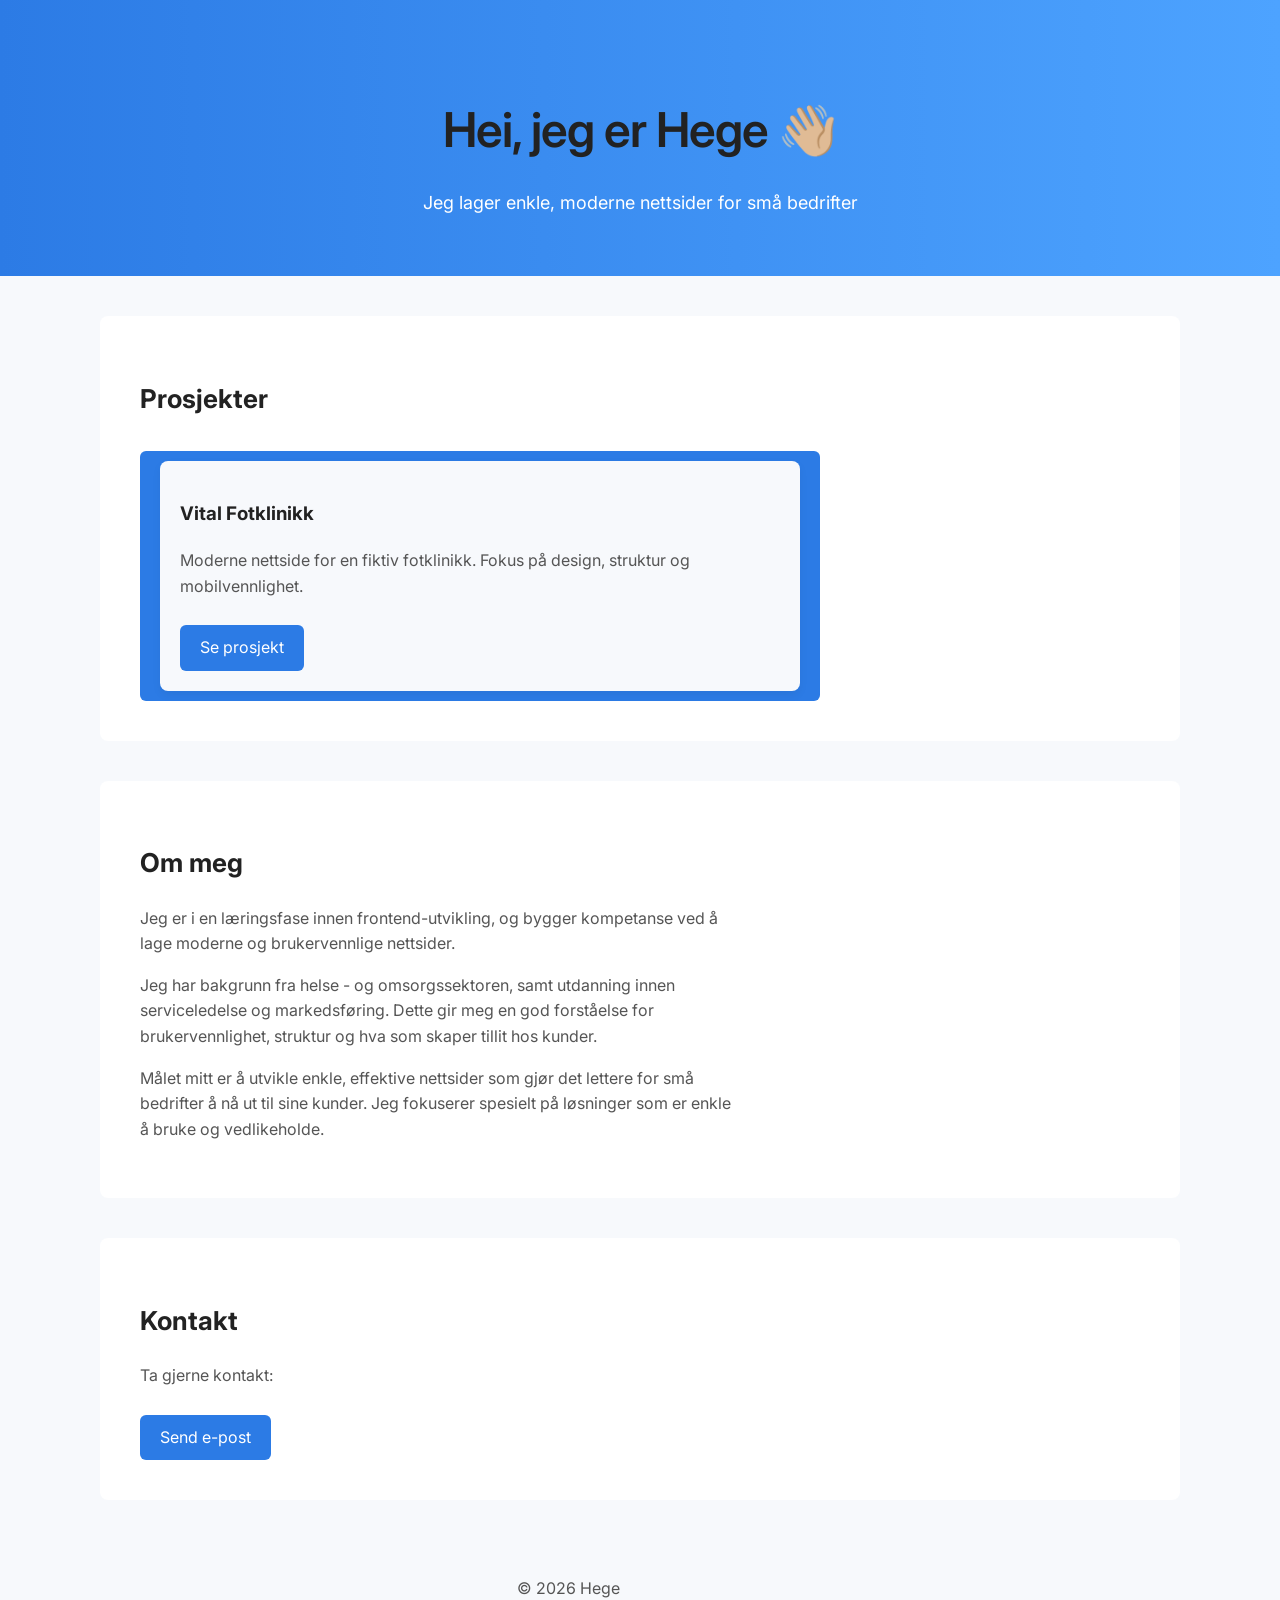
==== index.html @ a364f2e1 "first commit" ====
<!DOCTYPE html>
<html lang="en">
<head>
    <meta charset="UTF-8">
    <meta name="viewport" content="width=device-width, initial-scale=1.0">
    <title>Portefølje</title>

    <link rel="stylesheet" href="style.css">
    <link href="https://fonts.googleapis.com/css2?family=Inter:wght@300;400;600&display=swap" rel="stylesheet">
    <link href="https://fonts.googleapis.com/css2?family=Poppins:wght@300;400;600&display=swap" rel="stylesheet">
</head>

<body>

    <header>
      <h1>Hei, jeg er Hege 👋🏼</h1>
      <p>Jeg lager enkle, moderne nettsider for små bedrifter</p>
    </header>

    <section>
        <h2>Prosjekter</h2>

        <div class="projects">

            <div class="project-box">
                <h3>Vital Fotklinikk</h3>
                <p>Moderne nettside for en fiktiv fotklinikk. Fokus på design, struktur og mobilvennlighet.</p>
                <a href="vital-fotklinikk/index.html" class="btn" target="_blank">Se prosjekt</a>
            </div>
            
        </div>
    </section>

    <section>
        <h2>Om meg</h2>
        <p>
            Jeg er i en læringsfase innen frontend-utvikling, og bygger kompetanse ved å lage moderne og brukervennlige nettsider.
        </p>

        <p>
            Jeg har bakgrunn fra helse - og omsorgssektoren, samt utdanning innen serviceledelse og markedsføring.
            Dette gir meg en god forståelse for brukervennlighet, struktur og hva som skaper tillit hos kunder.
        </p>

        <p>
            Målet mitt er å utvikle enkle, effektive nettsider som gjør det lettere for små bedrifter å nå ut til sine kunder.
            Jeg fokuserer spesielt på løsninger som er enkle å bruke og vedlikeholde.
        </p>
    </section>

    <section>
        <h2>Kontakt</h2>
        <p>Ta gjerne kontakt:</p>
        <a href="mailto:hege.ls@hotmail.com" class="btn">Send e-post</a>
    </section>

    <footer>
        <p>© 2026 Hege</p>
    </footer>
    
</body>
</html>
---- style.css ----
body {
    font-family: 'Inter', sans-serif;
    margin: 0;
    background: #f7f9fc;
    line-height: 1.6;
    color: #222;
}

h1, h2, h3 {
    color: #222;
    font-family: 'Poppins'sans-serif;
}

header h1 {
    font-size: 48px;
    font-weight: 600;
    margin-bottom: 10px;
    letter-spacing: -1px;
}

header p {
    max-width: 600px;
    margin: 0 auto;
    margin-top: 20px;
    color: white;
    font-size: 18px;
    line-height: 1.5;
}

h1 {
    font-size: 40px;
    letter-spacing: -1px;
}

h2 {
    font-size: 26px;
}

p {
    color: #555;
    max-width: 600px;
}

header {
    background: linear-gradient(to right, #2c7be5, #4da3ff);
    color: white;
    padding: 60px 20px;
    text-align: center;;
}

section {
    color: #222;
    background: white;
    margin: 40px auto;
    padding: 40px;
    max-width: 1000px;
    border-radius: 8px;
}

.projects {
    display: inline-block;
    background: #2c7be5;
    color: white;
    padding: 10px 20px;
    border-radius: 6px;
    text-decoration: none;
    margin-top: 10px;
}

.project-box {
    background: #f7f9fc;
    padding: 20px;
    border-radius: 8px;
    box-shadow: 0 4px 10px rgba(0,0,0,0.05);
}

.btn {
    display: inline-block;
    background: #2c7be5;
    color: white;
    padding: 10px 20px;
    border-radius: 6px;
    text-decoration: none;
    margin-top: 10px;
}

footer {
    text-align: right;
    padding: 20px;
}

@media (max-width: 768) {
    header h1 {
        font-size: 32px;
    }
}
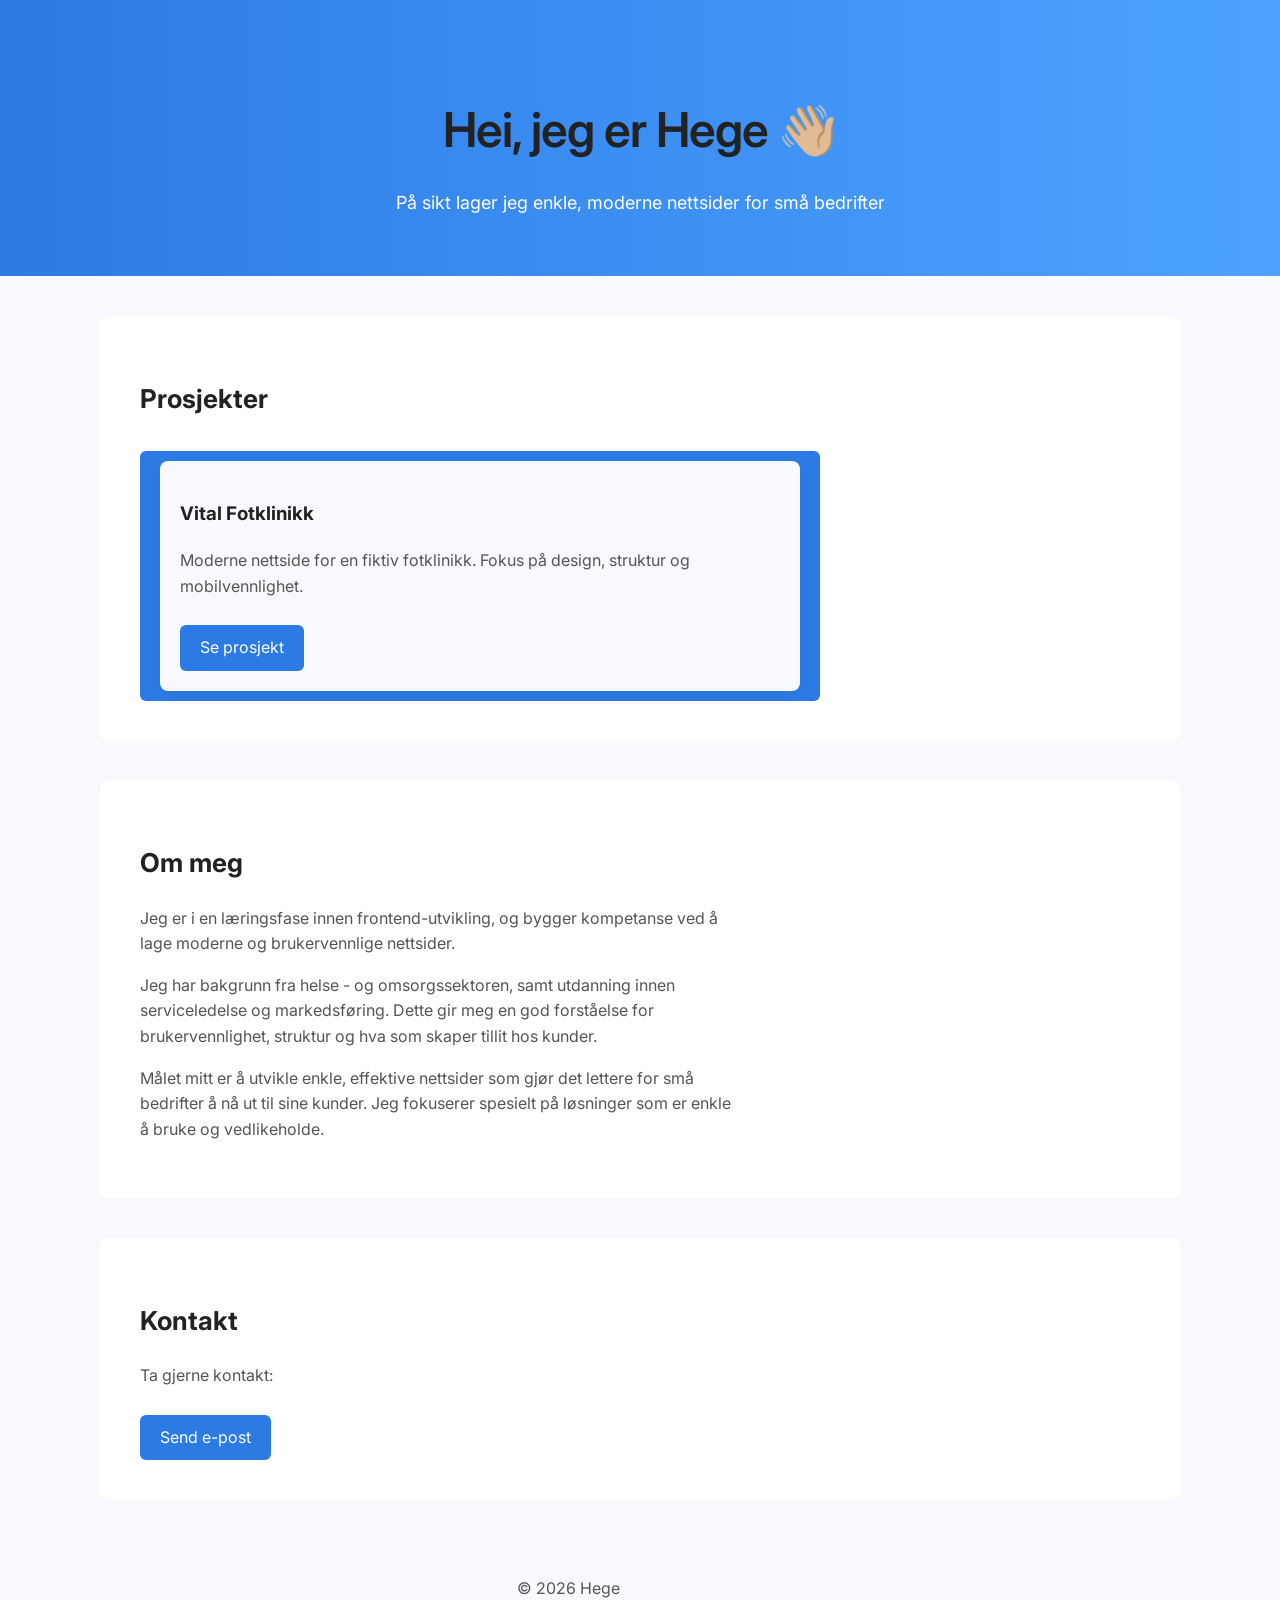
==== commit b0fde2a6: "." ====
--- a/index.html
+++ b/index.html
@@ -14,7 +14,7 @@
 
     <header>
       <h1>Hei, jeg er Hege 👋🏼</h1>
-      <p>Jeg lager enkle, moderne nettsider for små bedrifter</p>
+      <p>På sikt lager jeg enkle, moderne nettsider for små bedrifter</p>
     </header>
 
     <section>
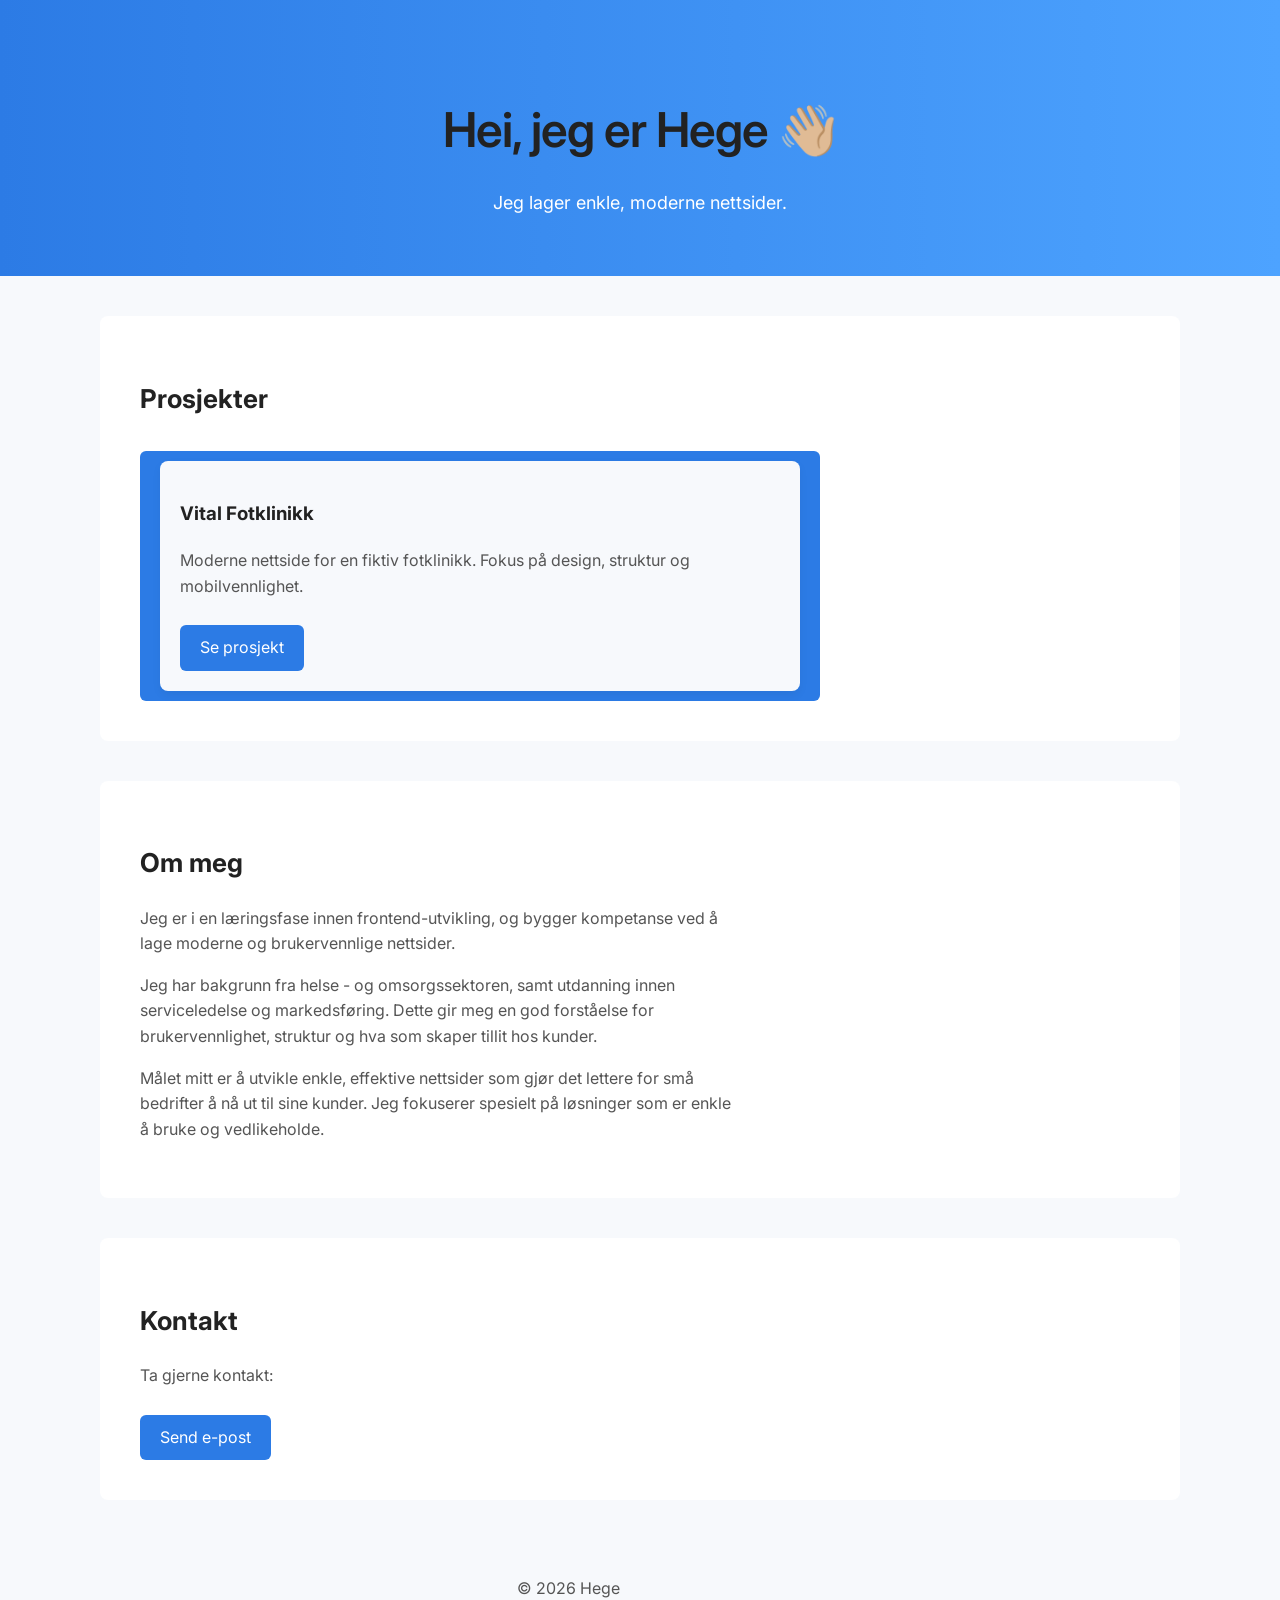
==== commit ea72c47c: "." ====
--- a/index.html
+++ b/index.html
@@ -14,7 +14,7 @@
 
     <header>
       <h1>Hei, jeg er Hege 👋🏼</h1>
-      <p>På sikt lager jeg enkle, moderne nettsider for små bedrifter</p>
+      <p>Jeg lager enkle, moderne nettsider.</p>
     </header>
 
     <section>
